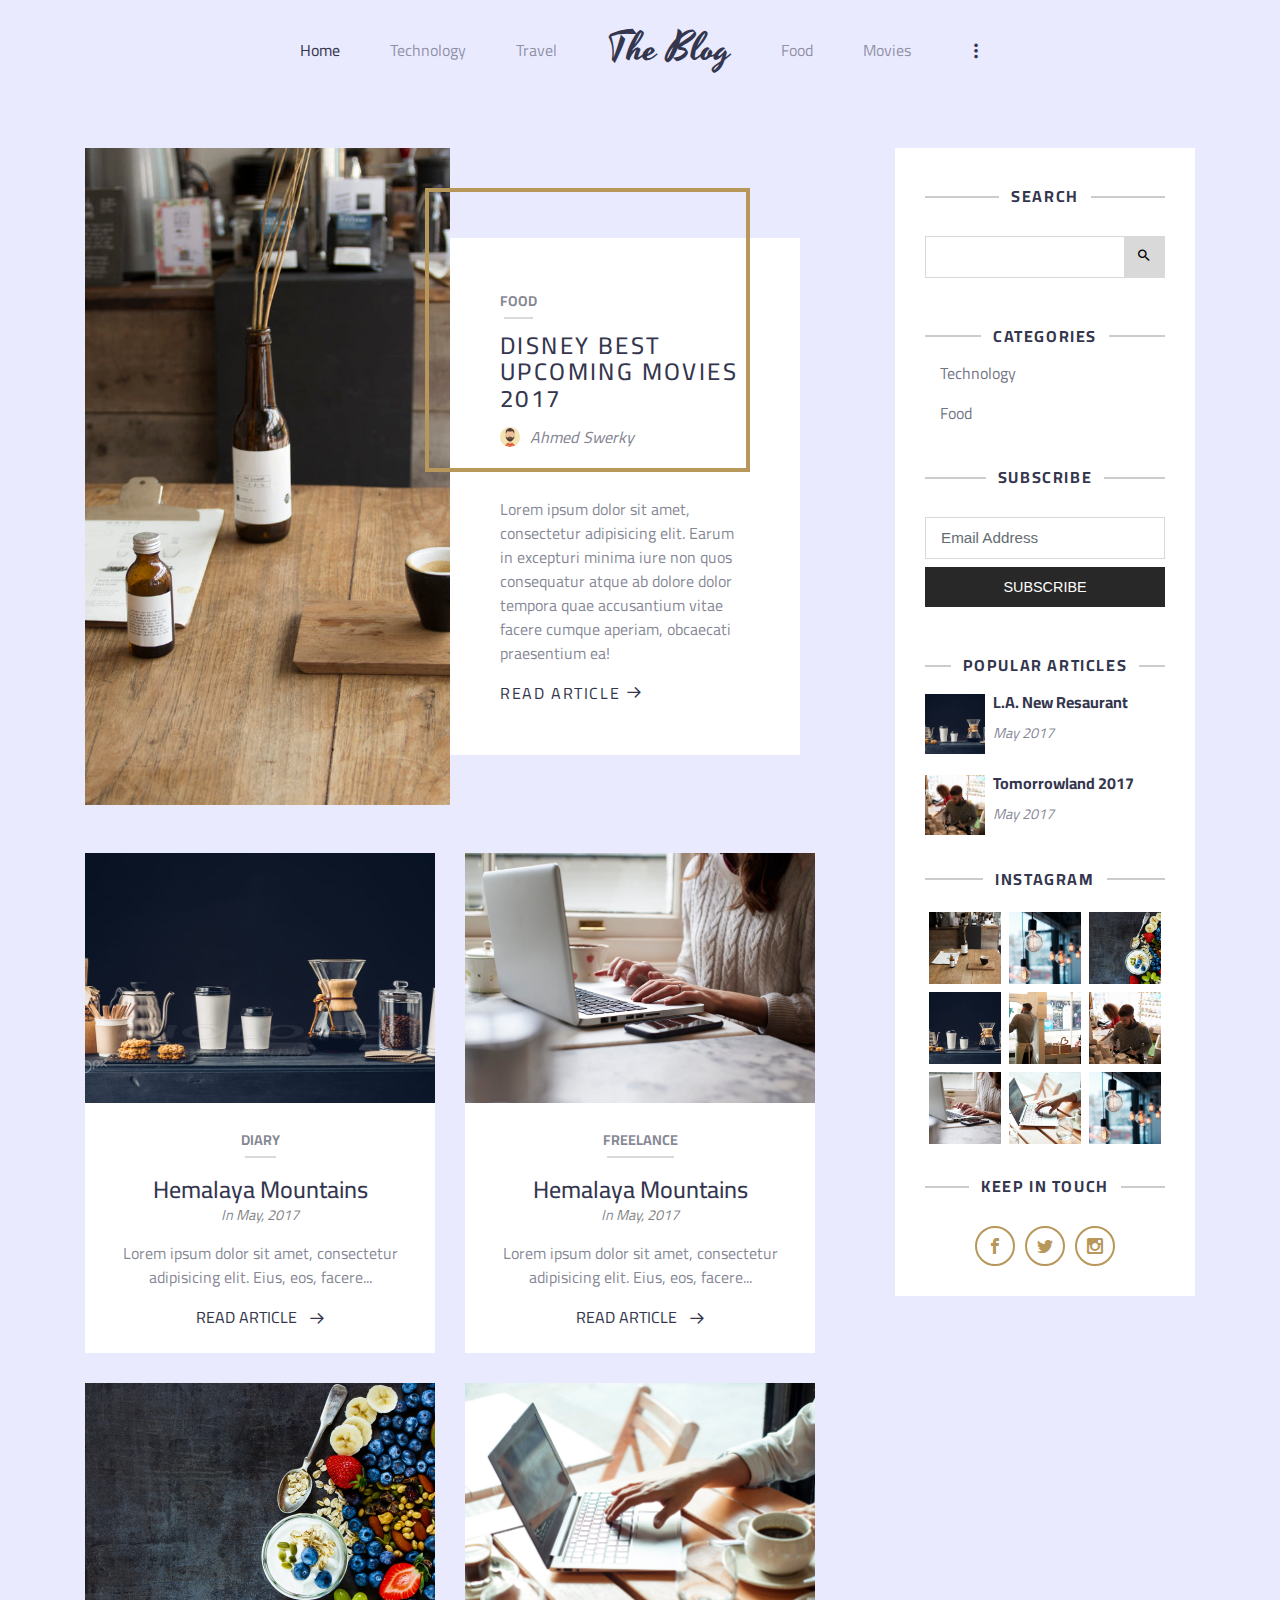
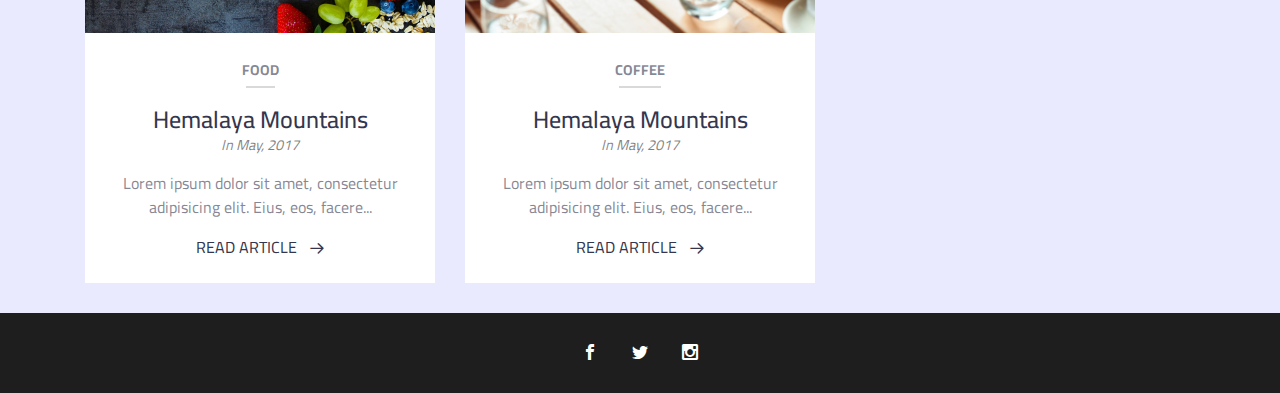
==== index.html @ 71be2a5b "Added First Version of Project" ====
<!DOCTYPE html>
<html lang="en">
<head>
    <meta charset="UTF-8">
    <meta name="viewport" content="width=device-width, initial-scale=1.0">
    <meta http-equiv="X-UA-Compatible" content="ie=edge">
    <title>Blog</title>
    
    <!-- Styles -->
    <link rel="stylesheet" href="/assets/css/style.css">
</head>
<body>
    <!-- <h2 class="h1 logo text-center">The Blog</h2> -->
    
    <div id="to-top">
        <i class="icon-arrow-up5"></i>
    </div>
    
    <!-- Navbar -->
    <!-- <nav class="navbar navbar-toggleable-md navbar-light bg-faded">
        <button class="navbar-toggler navbar-toggler-right" type="button" data-toggle="collapse" data-target="#navbarSupportedContent" aria-controls="navbarSupportedContent" aria-expanded="false" aria-label="Toggle navigation">
            <span class="navbar-toggler-icon"></span>
        </button>

        <div class="collapse navbar-collapse" id="navbarSupportedContent">
            <ul class="navbar-nav">
                <li class="nav-item active">
                    <a class="nav-link" href="#">Home <span class="sr-only">(current)</span></a>
                </li>
                <li class="nav-item">
                    <a class="nav-link" href="#">Personal</a>
                </li>
                <li class="nav-item navbar-logo">
                    <a class="nav-link" href="#">The Blog</a>
                </li>
                <li class="nav-item">
                    <a class="nav-link" href="#">Technology</a>
                </li>
                <li class="nav-item">
                    <a class="nav-link" href="#">About us</a>
                </li>
            </ul>
        </div>
    </nav> -->
    <!-- ./Navbar -->
    
    <!-- New Nav -->
    <nav class="navbar navbar-toggleable-md navbar-light">
        <button class="navbar-toggler navbar-toggler-right" type="button" data-toggle="collapse" data-target="#navbarSupportedContent" aria-controls="navbarSupportedContent" aria-expanded="false" aria-label="Toggle navigation">
            <span class="navbar-toggler-icon"></span>
        </button>

        <div class="collapse navbar-collapse" id="navbarSupportedContent">
        <ul class="navbar-nav ml-auto">
            <li class="nav-item active">
                <a class="nav-link" href="#">Home</a>
            </li>
            <li class="nav-item">
                <a class="nav-link" href="#">Technology</a>
            </li>
            <li class="nav-item">
                <a class="nav-link" href="#">Travel</a>
            </li>
        </ul>
        <h1 class="logo justify-content-center">
            <a href="/">The Blog</a>
        </h1>
        <ul class="navbar-nav mr-auto">
            <li class="nav-item">
                <a class="nav-link" href="#">Food</a>
            </li>
            <li class="nav-item">
                <a class="nav-link" href="#">Movies</a>
            </li>
            <li class="nav-item dropdown">
                <a class="btn dropdown-toggle" href="javascript: void()" id="pages" data-toggle="dropdown" aria-haspopup="true" aria-expanded="false">
                    <i class="icon-dots-three-vertical"></i>
                </a>
                <div class="dropdown-menu" aria-labelledby="pages">
                    <a class="dropdown-item" href="#">Android</a>
                    <a class="dropdown-item" href="#">News</a>
                    <div class="dropdown-divider"></div>
                    <a class="dropdown-item" href="#">Contact</a>
                    <a class="dropdown-item" href="#">About Us</a>
                </div>
            </li>
        </ul>
        </div>
    </nav>
    <!-- New Nav -->
    
    <!-- Header -->
    <!-- <header class="main-header container-fluid">
        <div class="row">
            
            <div class="col-md-4 hidden-sm-down article" style="background-image: url('/assets/images/article-2.jpg')">
                <a href="#" class="overlay"></a>
                <a href="#" class="text">
                    <h3>The Story Of My Life</h3>
                </a>
            </div>
            
            <div class="col-md-4 col-xs-12 article" style="background-image: url('/assets/images/article-1.jpg')">
                <a href="#" class="overlay"></a>
                <a href="#" class="text">
                    <h3>The Story Of My Life</h3>
                </a>
            </div>
            
            <div class="col-md-4 hidden-sm-down article" style="background-image: url('/assets/images/article-3.jpg')">
                <a href="#" class="overlay"></a>
                <a href="#" class="text">
                    <h3>The Story Of My Life</h3>
                </a>
            </div>
            
        </div>
    </header> -->
    <!-- ./Header -->
    
    <!-- Posts -->
    <!-- <section class="main-posts">
        <div class="container-fluid">
            
            <div class="col-12 main-post h-350">
                <a href="#">
                    <div class="post-image h-350" 
                         style="background-image: url('/assets/images/article-1.jpg')"></div>
                </a>
                <h6 class="aruthor">
                    <a href="#" class="text-muted">Ahmed Swerky</a>
                </h6>
                <h4 class="post-title">
                    <a href="#">Disney Best Upcoming Movies 2017</a>
                </h4>
                <p class="post-tags text-muted">
                    <a href="#">Restaurant</a>, 
                    <a href="#">Food</a>, 
                    <a href="#">Food</a>
                </p>
                <p class="post-content">
                    Lorem ipsum dolor sit amet, consectetur adipisicing elit. Earum in excepturi minima iure non quos consequatur atque ab dolore dolor tempora quae accusantium vitae facere cumque aperiam, obcaecati praesentium ea!
                </p>
            </div>
            
        </div>
    </section> -->
    <!-- ./Posts -->
    
    <div class="container mt-5">
        <div class="row">
            <!-- Articles -->
            <div class="col-md-8">
                <section class="articles">
                <div class="comtainer-fluid">
                    
                    <!-- Main Article -->
                    <article class="col-12 article row pr-0">
                        <div class="article-image col-6 sh-450"
                             style="background-image: url('/assets/images/article-1.jpg')">
                            <a href="#" class="fill"></a>
                        </div>
                        <div class="col-6 sh-350 article-info">
                            <div class="upper-text">
                                <!-- <p class="article-tags text-muted">
                                    <a href="#">Food</a>,
                                    <a href="#">Travel</a>
                                </p> -->
                                <p class="article-category text-muted">
                                    <a href="#">Food</a>
                                </p>
                                <h4 class="article-title">
                                    <a href="#">Disney Best Upcoming Movies 2017</a>
                                </h4>
                                <h6 class="article-author">
                                    <!-- <span class="text-muted">by</span> -->
                                    <a href="#" class="text-muted">
                                        <span class="img-circle" style="background-image: url('/assets/images/avatar-1.png')"></span>
                                        Ahmed Swerky
                                    </a>
                                </h6>
                            </div>
                            <p class="article-content text-muted">
                                Lorem ipsum dolor sit amet, consectetur adipisicing elit. Earum in excepturi minima iure non quos consequatur atque ab dolore dolor tempora quae accusantium vitae facere cumque aperiam, obcaecati praesentium ea!
                            </p>
                            <a href="#" class="read-more">Read Article <i class="icon-arrow-right6"></i></a>
                        </div>
                    </article>
                    <!-- ./Main Article -->
                    
                    <div class="row mt-5">
                        
                        <div class="col-6">
                            <article class="small-article text-center">
                                <div class="article-image h-250" style="background-image: url(/assets/images/article-4.jpg)">
                                    <!-- <a href="#" class="fill"></a> -->
                                    <div class="overlay">
                                        <h3>Keep In Touch</h3>
                                        <div class="socials">
                                            <a href="#" class="circle-icon">
                                                <i class="icon-facebook"></i>
                                            </a>
                                            <a href="#" class="circle-icon">
                                                <i class="icon-twitter"></i>
                                            </a>
                                            <a href="#" class="circle-icon">
                                                <i class="icon-instagram"></i>
                                            </a>
                                        </div>
                                    </div>
                                </div>
                                <div class="p-4">
                                    <p class="article-category text-muted">
                                        <a href="#">Diary</a>
                                    </p>
                                    <h4 class="article-title">
                                        <a href="#">Hemalaya Mountains</a>
                                    </h4>
                                    <p class="article-date text-muted">
                                        In <a href="#">May, 2017</a>
                                    </p>
                                    <p class="article-content text-muted">
                                        Lorem ipsum dolor sit amet, consectetur adipisicing elit. Eius, eos, facere...
                                    </p>
                                    <a href="#" class="read-more">Read Article <i class="icon-arrow-right6"></i></a>
                                </div>
                            </article>
                        </div>
                        
                        <div class="col-6">
                            <article class="small-article text-center">
                                <div class="article-image h-250" style="background-image: url(/assets/images/article-7.jpg)">
                                    <div class="overlay">
                                        <h3>Keep In Touch</h3>
                                        <div class="socials">
                                            <a href="#" class="circle-icon">
                                                <i class="icon-facebook"></i>
                                            </a>
                                            <a href="#" class="circle-icon">
                                                <i class="icon-twitter"></i>
                                            </a>
                                            <a href="#" class="circle-icon">
                                                <i class="icon-instagram"></i>
                                            </a>
                                        </div>
                                    </div>
                                </div>
                                <div class="p-4">
                                    <p class="article-category text-muted">
                                        <a href="#">Freelance</a>
                                    </p>
                                    <h4 class="article-title">
                                        <a href="#">Hemalaya Mountains</a>
                                    </h4>
                                    <p class="article-date text-muted">
                                        In <a href="#">May, 2017</a>
                                    </p>
                                    <p class="article-content text-muted">
                                        Lorem ipsum dolor sit amet, consectetur adipisicing elit. Eius, eos, facere...
                                    </p>
                                    <a href="#" class="read-more">Read Article <i class="icon-arrow-right6"></i></a>
                                </div>
                            </article>
                        </div>
                        
                        <div class="col-6">
                            <article class="small-article text-center">
                                <div class="article-image h-250" style="background-image: url(/assets/images/article-3.jpg)">
                                    <div class="overlay">
                                        <h3>Keep In Touch</h3>
                                        <div class="socials">
                                            <a href="#" class="circle-icon">
                                                <i class="icon-facebook"></i>
                                            </a>
                                            <a href="#" class="circle-icon">
                                                <i class="icon-twitter"></i>
                                            </a>
                                            <a href="#" class="circle-icon">
                                                <i class="icon-instagram"></i>
                                            </a>
                                        </div>
                                    </div>
                                </div>
                                <div class="p-4">
                                    <p class="article-category text-muted">
                                        <a href="#">Food</a>
                                    </p>
                                    <h4 class="article-title">
                                        <a href="#">Hemalaya Mountains</a>
                                    </h4>
                                    <p class="article-date text-muted">
                                        In <a href="#">May, 2017</a>
                                    </p>
                                    <p class="article-content text-muted">
                                        Lorem ipsum dolor sit amet, consectetur adipisicing elit. Eius, eos, facere...
                                    </p>
                                    <a href="#" class="read-more">Read Article <i class="icon-arrow-right6"></i></a>
                                </div>
                            </article>
                        </div>
                        
                        <div class="col-6">
                            <article class="small-article text-center">
                                <div class="article-image h-250" style="background-image: url(/assets/images/article-8.jpg)">
                                    <div class="overlay">
                                        <h3>Keep In Touch</h3>
                                        <div class="socials">
                                            <a href="#" class="circle-icon">
                                                <i class="icon-facebook"></i>
                                            </a>
                                            <a href="#" class="circle-icon">
                                                <i class="icon-twitter"></i>
                                            </a>
                                            <a href="#" class="circle-icon">
                                                <i class="icon-instagram"></i>
                                            </a>
                                        </div>
                                    </div>
                                </div>
                                <div class="p-4">
                                    <p class="article-category text-muted">
                                        <a href="#">Coffee</a>
                                    </p>
                                    <h4 class="article-title">
                                        <a href="#">Hemalaya Mountains</a>
                                    </h4>
                                    <p class="article-date text-muted">
                                        In <a href="#">May, 2017</a>
                                    </p>
                                    <p class="article-content text-muted">
                                        Lorem ipsum dolor sit amet, consectetur adipisicing elit. Eius, eos, facere...
                                    </p>
                                    <a href="#" class="read-more">Read Article <i class="icon-arrow-right6"></i></a>
                                </div>
                            </article>
                        </div>
                        
                    </div>
                    
                </div>
            </section>
            </div>
            <!-- ./Articles -->
            <!-- Side -->
            <div class="col-md-4">
                <aside class="right-side ml-auto" id="widgets">
                    <!-- search -->
                    <section class="search widget">
                        <h5 class="headline">
                            <span>Search</span>
                        </h5>
                        <form class="widget-form" action="/search" method="post">
                            <input type="text" class="form-control" placeholder="">
                            <button class="btn" type="submit">
                                <i class="icon-search"></i>
                            </button>
                        </form>
                    </section>
                    <!-- ./search -->
                    <!-- categories -->
                    <section class="categories widget">
                        <h5 class="headline">
                            <span>Categories</span>
                        </h5>
                        <ul class="list-unstyled">
                            <li><a class="cat-link" href="#">Technology</a></li>
                            <li><a class="cat-link" href="#">Food</a></li>
                        </ul>
                    </section>
                    <!-- ./categories -->
                    <!-- subscribe -->
                    <section class="subscribe widget">
                        <h5 class="headline">
                            <span>Subscribe</span>
                        </h5>
                        <form class="widget-form" action="/search" method="post">
                            <input type="text" class="form-control" placeholder="Email Address">
                            <button class="btn btn-dark btn-block mt-2 normal" type="submit">
                                Subscribe
                            </button>
                        </form>
                    </section>
                    <!-- ./subscribe -->
                    <!-- Popular Articles -->
                    <section class="popular-articles widget">
                        <h5 class="headline">
                            <span>Popular Articles</span>
                        </h5>
                        <article class="article d-flex">
                            <div class="bg square-60 article-image mr-2" style="background-image: url('/assets/images/article-4.jpg')">
                                <a href="#" class="fill"></a>
                            </div>
                            <div class="text">
                                <h6>
                                    <a href="#" class="article-link">
                                        <strong>L.A. New Resaurant</strong>
                                    </a>
                                </h6>
                                <p class="text-muted">
                                    <time datetime="May, 2017">May 2017</time>
                                </p>
                            </div>
                        </article>
                        <article class="article d-flex">
                            <div class="bg square-60 article-image mr-2" style="background-image: url('/assets/images/article-6.jpg')">
                                <a href="#" class="fill"></a>
                            </div>
                            <div class="text">
                                <h6>
                                    <a href="#" class="article-link">
                                        <strong>Tomorrowland 2017</strong>
                                    </a>
                                </h6>
                                <p class="text-muted">
                                    <time datetime="May, 2017">May 2017</time>
                                </p>
                            </div>
                        </article>
                    </section>
                    <!-- ./Popular Articles -->
                    <!-- Instagram -->
                    <section class="instagram widget">
                        <h5 class="headline">
                            <span>Instagram</span>
                        </h5>
                        <div class="container-fluid p-0">
                            <div class="d-flex flex-wrap">
                                <div class="col-4 square-80 p-1">
                                    <a href="#">
                                        <span class="bg" style="background-image: url(/assets/images/article-1.jpg)"></span>
                                    </a>
                                </div>
                                <div class="col-4 square-80 p-1">
                                    <a href="#">
                                        <span class="bg" style="background-image: url(/assets/images/article-2.jpg)"></span>
                                    </a>
                                </div>
                                <div class="col-4 square-80 p-1">
                                    <a href="#">
                                        <span class="bg" style="background-image: url(/assets/images/article-3.jpg)"></span>
                                    </a>
                                </div>
                                <div class="col-4 square-80 p-1">
                                    <a href="#">
                                        <span class="bg" style="background-image: url(/assets/images/article-4.jpg)"></span>
                                    </a>
                                </div>
                                <div class="col-4 square-80 p-1">
                                    <a href="#">
                                        <span class="bg" style="background-image: url(/assets/images/article-5.jpg)"></span>
                                    </a>
                                </div>
                                <div class="col-4 square-80 p-1">
                                    <a href="#">
                                        <span class="bg" style="background-image: url(/assets/images/article-6.jpg)"></span>
                                    </a>
                                </div>
                                <div class="col-4 square-80 p-1">
                                    <a href="#">
                                        <span class="bg" style="background-image: url(/assets/images/article-7.jpg)"></span>
                                    </a>
                                </div>
                                <div class="col-4 square-80 p-1">
                                    <a href="#">
                                        <span class="bg" style="background-image: url(/assets/images/article-8.jpg)"></span>
                                    </a>
                                </div>
                                <div class="col-4 square-80 p-1">
                                    <a href="#">
                                        <span class="bg" style="background-image: url(/assets/images/article-2.jpg)"></span>
                                    </a>
                                </div>
                            </div>
                        </div>
                    </section>
                    <!-- ./Instagram -->
                    <!-- Contact -->
                    <section class="contact widget">
                        <h5 class="headline">
                            <span>Keep In Touch</span>
                        </h5>
                        <div class="socials">
                            <a href="#" class="circle-icon">
                                <i class="icon-facebook"></i>
                            </a>
                            <a href="#" class="circle-icon">
                                <i class="icon-twitter"></i>
                            </a>
                            <a href="#" class="circle-icon">
                                <i class="icon-instagram"></i>
                            </a>
                        </div>
                    </section>
                    <!-- ./Contact -->
                </aside>
            </div>
            <!-- ./Side -->
        </div>
    </div>
        
    
    <!-- Side -->
    <!-- <aside class="right-side">
        Lorem ipsum dolor sit amet, consectetur adipisicing elit. Nisi ab facilis debitis saepe, eligendi hic consequuntur doloribus deserunt corporis numquam quibusdam possimus, autem libero eum aliquid ullam odio tempore enim!
    </aside> -->
    <!-- ./Side -->
    
    <footer class="main-footer">
        <a href="#" class="social-link">
            <i class="icon-facebook"></i>
        </a>
        <a href="#" class="social-link">
            <i class="icon-twitter"></i>
        </a>
        <a href="#" class="social-link">
            <i class="icon-instagram"></i>
        </a>
    </footer>
    
    <!-- Scripts -->
    <script src="/assets/js/jquery.min.js"></script>
    <script src="/assets/js/tether.min.js"></script>
    <script src="/assets/js/bootstrap.min.js"></script>
    <script src="/assets/js/app.js"></script>
</body>
</html>
---- assets/css/style.css ----
@import url("https://fonts.googleapis.com/css?family=Cairo");
@import url("https://fonts.googleapis.com/css?family=Yesteryear");
@import url(bootstrap.min.css);
@import url(icons.css);
#to-top {
  position: fixed;
  bottom: 80px;
  right: 50px;
  width: 50px;
  height: 50px;
  line-height: 50px;
  cursor: pointer;
  text-align: center;
  font-size: 1.5rem;
  font-size: 2rem;
  padding-right: 3px;
  background-color: rgba(0, 0, 0, 0.05);
  background-color: gainsboro;
  display: none;
  z-index: 5; }

body {
  background-color: #eaeaff;
  font-family: 'Cairo', sans-serif;
  color: #34364E; }

.fill {
  position: absolute;
  top: 0;
  right: 0;
  bottom: 0;
  left: 0;
  z-index: 1; }

.logo {
  height: 100px;
  line-height: 100px;
  margin: 0;
  padding: 0 25px;
  font-family: 'Yesteryear', cursive; }
  .logo a, .logo a:hover, .logo a:focus {
    color: #34364E; }

.navbar {
  height: 100px;
  background-color: inherit;
  padding: 0; }

.navbar-nav .nav-item {
  line-height: 50px;
  padding: 0 15px;
  line-height: 100px; }
  .navbar-nav .nav-item .nav-link {
    padding: 0;
    padding: 0 10px;
    line-height: 60px;
    line-height: 100px;
    color: rgba(52, 54, 78, 0.5);
    -webkit-transition: .4s;
    -o-transition: .4s;
    transition: .4s; }
  .navbar-nav .nav-item.active .nav-link {
    color: #34364E; }

.navbar-nav .navbar-logo {
  font-size: 42px; }
  .navbar-nav .navbar-logo .nav-link {
    color: rgba(0, 0, 0, 0.7); }

.btn.dropdown-toggle {
  position: relative;
  color: #34364E;
  -webkit-user-select: none;
  -moz-user-select: none;
  -ms-user-select: none;
  user-select: none;
  width: 40px;
  height: 40px;
  line-height: 40px;
  padding: 0;
  padding-left: 1px;
  padding-left: 10px;
  border-radius: 50%;
  text-align: center;
  -webkit-transition: .5s;
  -o-transition: .5s;
  transition: .5s; }
  .btn.dropdown-toggle:hover, .btn.dropdown-toggle:focus {
    -webkit-box-shadow: none;
    box-shadow: none;
    color: #34364E; }
  .btn.dropdown-toggle::after {
    content: '';
    border: none;
    width: inherit;
    height: inherit;
    border-radius: inherit;
    position: absolute;
    top: 0;
    right: 0;
    bottom: 0;
    left: 0;
    z-index: 1;
    background-color: rgba(0, 0, 0, 0.2);
    -webkit-transform: scale(0.5);
    -ms-transform: scale(0.5);
    transform: scale(0.5);
    opacity: 0; }

.show .btn.dropdown-toggle {
  -webkit-transition: .5s;
  -o-transition: .5s;
  transition: .5s; }
  .show .btn.dropdown-toggle::after {
    -webkit-transition: .3s;
    -o-transition: .3s;
    transition: .3s;
    opacity: 1;
    -webkit-transform: scale(1);
    -ms-transform: scale(1);
    transform: scale(1); }

.dropdown-menu {
  border-radius: 0;
  line-height: 30px;
  border: none;
  -webkit-box-shadow: 0 15px 30px rgba(0, 0, 0, 0.1);
  box-shadow: 0 15px 30px rgba(0, 0, 0, 0.1);
  left: auto;
  right: 0; }
  .dropdown-menu .dropdown-item {
    color: rgba(52, 54, 78, 0.5);
    -webkit-transition: .4s;
    -o-transition: .4s;
    transition: .4s; }
    .dropdown-menu .dropdown-item:hover {
      background-color: inherit;
      color: #34364E; }
    .dropdown-menu .dropdown-item.active {
      color: #34364E; }

.pos-auto {
  position: static; }

.btn {
  border-radius: 0;
  border: none;
  cursor: pointer;
  padding: 0 15px;
  line-height: 40px;
  height: 40px; }

.btn-dark, .btn-primary, .btn-danger, .btn-info, .btn-success {
  color: #FFFFFF; }

.btn-dark {
  background-color: #282828; }
  .btn-dark:hover {
    background-color: #191919; }

.btn-primary {
  background-color: #b8975a; }
  .btn-primary:hover {
    background-color: #a9884b; }

.form-control:focus {
  border-color: #b8975a; }

.h-200 {
  height: 200px; }

.h-250 {
  height: 250px; }

.h-300 {
  height: 300px; }

.h-350 {
  height: 350px; }

.h-400 {
  height: 400px; }

.h-450 {
  height: 450px; }

.maxw-650, .single-article .article-content-holder {
  max-width: 650px; }

.square-80 {
  width: 80px;
  height: 80px; }

.square-60, .single-article .article-image .user-info .avatar {
  width: 60px;
  height: 60px; }

a, a:hover, a:focus {
  text-decoration: none;
  color: #FFFFFF; }

.cfix:before, .widget:before, .single-article .article-tags:before,
.cfix:after,
.widget:after,
.single-article .article-tags:after {
  content: "";
  display: table; }

.cfix:after, .widget:after, .single-article .article-tags:after {
  clear: both; }

.overlay {
  position: absolute;
  top: 0;
  right: 0;
  bottom: 0;
  left: 0;
  z-index: 1;
  background-color: rgba(52, 54, 78, 0.3);
  background-color: #02041c;
  background-color: #000000;
  opacity: .5; }

.text-muted, .main-posts .main-post .post-tags a, .articles .article .article-info .article-category a, .small-article .article-category a {
  color: rgba(52, 54, 78, 0.6) !important; }

.main-header .article, .main-header .overlay, .main-header .text, .main-header .text *, .main-header .text::after {
  -webkit-transition: .5s;
  -o-transition: .5s;
  transition: .5s; }

.main-header .article {
  position: relative;
  background-repeat: no-repeat;
  background-size: cover;
  background-position: 50% 50%;
  height: 300px;
  padding: 0;
  overflow: hidden;
  display: -webkit-box;
  display: -webkit-flex;
  display: -ms-flexbox;
  display: flex;
  -webkit-box-pack: start;
  -webkit-justify-content: flex-start;
  -ms-flex-pack: start;
  justify-content: flex-start;
  -webkit-box-align: center;
  -webkit-align-items: center;
  -ms-flex-align: center;
  align-items: center;
  -webkit-box-orient: horizontal;
  -webkit-box-direction: normal;
  -webkit-flex-direction: row;
  -ms-flex-direction: row;
  flex-direction: row; }
  .main-header .article:first-of-type {
    border-right: 3px solid #eaeaff; }
  .main-header .article:last-of-type {
    border-left: 3px solid #eaeaff; }
  .main-header .article .overlay {
    opacity: 0; }
  .main-header .article .text {
    position: relative;
    position: relative;
    z-index: 2;
    margin-top: 80px;
    margin-left: 20px;
    margin-left: 0;
    border-bottom: 6px solid #FFFFFF;
    border-bottom: 0px solid #FFFFFF;
    padding-bottom: 10px;
    color: #FFFFFF;
    -webkit-box-shadow: inset 0 -6px 0 #FFFFFF;
    box-shadow: inset 0 -6px 0 #FFFFFF;
    -webkit-box-shadow: inset 0 0px 0 #FFFFFF;
    box-shadow: inset 0 0px 0 #FFFFFF;
    opacity: 0; }
    .main-header .article .text::after {
      content: "";
      position: absolute;
      top: auto;
      right: auto;
      bottom: 0;
      left: 0;
      z-index: 1;
      position: absolute;
      top: auto;
      right: 0;
      bottom: 0;
      left: auto;
      z-index: 1;
      position: absolute;
      top: auto;
      right: 0;
      bottom: 0;
      left: 0;
      z-index: 1;
      height: 6px;
      background-color: #FFFFFF; }
  .main-header .article:hover .overlay {
    opacity: .5; }
  .main-header .article:hover .text {
    margin-left: 30px;
    opacity: 1; }
    .main-header .article:hover .text::after {
      width: 100%; }

.main-posts {
  max-width: 650px;
  margin: 70px auto; }
  .main-posts .main-post {
    text-align: center; }
    .main-posts .main-post .post-image {
      background-repeat: no-repeat;
      background-size: cover;
      background-position: 50% 50%;
      background-position: 50% 0;
      margin-bottom: 40px; }
    .main-posts .main-post .post-title {
      text-transform: uppercase;
      margin: 20px 0 10px; }
      .main-posts .main-post .post-title a {
        color: #34364E; }
    .main-posts .main-post .post-content {
      color: #34364E;
      opacity: .7; }

.articles {
  max-width: 750px; }
  .articles .article {
    -webkit-perspective: 1000px;
    perspective: 1000px; }
    .articles .article .article-image {
      background-repeat: no-repeat;
      background-size: cover;
      background-position: 50% 50%;
      position: relative;
      -webkit-box-flex: 1;
      -webkit-flex: 1 100%;
      -ms-flex: 1 100%;
      flex: 1 100%;
      max-width: none !important;
      max-width: calc(100% - 350px) !important;
      -webkit-transform-origin: right;
      -ms-transform-origin: right;
      transform-origin: right; }
    .articles .article .article-info {
      max-width: 350px;
      margin: 90px 0 50px;
      padding: 50px;
      background-color: #FFFFFF; }
      .articles .article .article-info .article-title {
        margin: 5px 0 15px; }
        .articles .article .article-info .article-title a {
          color: #34364E;
          letter-spacing: .1em;
          text-transform: uppercase; }
      .articles .article .article-info .article-category {
        position: relative;
        display: inline-block; }
        .articles .article .article-info .article-category::after {
          content: '';
          position: absolute;
          top: auto;
          right: 4px;
          bottom: -7px;
          left: 4px;
          z-index: 1;
          border-bottom: 2px solid rgba(0, 0, 0, 0.15); }
        .articles .article .article-info .article-category a {
          font-size: .9em;
          font-weight: bold;
          text-transform: uppercase; }
      .articles .article .article-info .article-author {
        padding-bottom: 25px;
        line-height: 20px;
        font-style: italic; }
        .articles .article .article-info .article-author .img-circle {
          background-repeat: no-repeat;
          background-size: cover;
          background-position: 50% 50%;
          display: inline-block;
          float: left;
          margin-right: 10px;
          width: 20px;
          height: 20px;
          background-color: rgba(0, 0, 0, 0.2);
          border-radius: 50%; }
      .articles .article .article-info .article-content {
        margin-top: 25px; }
      .articles .article .article-info .read-more {
        color: #34364E;
        text-transform: uppercase;
        letter-spacing: .1em; }
    .articles .article:hover .upper-text::after {
      position: absolute;
      top: -100px;
      right: 0px;
      bottom: 0px;
      left: -75px;
      z-index: 1; }
    .articles .article .upper-text {
      position: relative; }
      .articles .article .upper-text::after {
        content: "";
        position: absolute;
        top: -100px;
        right: 0px;
        bottom: 0px;
        left: -75px;
        z-index: 1;
        -webkit-transition: .3s;
        -o-transition: .3s;
        transition: .3s;
        border: 4px solid #b8975a; }
      .articles .article .upper-text > * {
        position: relative;
        z-index: 2; }

.small-article {
  background-color: #FFFFFF;
  margin-bottom: 30px; }
  .small-article .article-image {
    background-repeat: no-repeat;
    background-size: cover;
    background-position: 50% 50%;
    position: relative;
    overflow: hidden;
    -webkit-transition: .5s;
    -o-transition: .5s;
    transition: .5s; }
    .small-article .article-image::after {
      content: '';
      background-repeat: no-repeat;
      background-size: cover;
      background-position: 50% 50%;
      position: absolute;
      top: 0;
      right: 0;
      bottom: 0;
      left: 0;
      z-index: 1;
      background-image: inherit;
      -webkit-transition: inherit;
      -o-transition: inherit;
      transition: inherit; }
    .small-article .article-image .overlay {
      position: absolute;
      top: 15px;
      right: 15px;
      bottom: 15px;
      left: 15px;
      z-index: 1;
      display: -webkit-box;
      display: -webkit-flex;
      display: -ms-flexbox;
      display: flex;
      -webkit-box-pack: center;
      -webkit-justify-content: center;
      -ms-flex-pack: center;
      justify-content: center;
      -webkit-box-align: center;
      -webkit-align-items: center;
      -ms-flex-align: center;
      align-items: center;
      -webkit-box-orient: vertical;
      -webkit-box-direction: normal;
      -webkit-flex-direction: column;
      -ms-flex-direction: column;
      flex-direction: column;
      background-color: #eaeaff;
      background-color: whitesmoke;
      -webkit-transform: perspective(100px) translateZ(100px);
      transform: perspective(100px) translateZ(100px);
      -webkit-transform: perspective(100px) translateZ(20px);
      transform: perspective(100px) translateZ(20px);
      opacity: 0;
      color: #34364E;
      z-index: 3;
      -webkit-transition: .5s;
      -o-transition: .5s;
      transition: .5s; }
    .small-article .article-image .socials {
      display: -webkit-box;
      display: -webkit-flex;
      display: -ms-flexbox;
      display: flex;
      -webkit-box-pack: center;
      -webkit-justify-content: center;
      -ms-flex-pack: center;
      justify-content: center;
      -webkit-box-align: center;
      -webkit-align-items: center;
      -ms-flex-align: center;
      align-items: center;
      -webkit-box-orient: horizontal;
      -webkit-box-direction: normal;
      -webkit-flex-direction: row;
      -ms-flex-direction: row;
      flex-direction: row;
      margin-top: 30px; }
    .small-article .article-image .circle-icon {
      width: 40px;
      height: 40px;
      line-height: 40px;
      border: 2px solid #34364E;
      border-radius: 50%; }
      .small-article .article-image .circle-icon + .circle-icon {
        margin-left: 10px; }
      .small-article .article-image .circle-icon i {
        color: #34364E;
        position: relative;
        top: -1px; }
    .small-article .article-image:hover::after {
      -webkit-filter: blur(5px);
      filter: blur(5px); }
    .small-article .article-image:hover .overlay {
      -webkit-transform: perspective(500px) translateZ(0);
      transform: perspective(500px) translateZ(0);
      opacity: 1;
      opacity: .92; }
  .small-article .article-category {
    position: relative;
    display: inline-block; }
    .small-article .article-category::after {
      content: '';
      position: absolute;
      top: auto;
      right: 4px;
      bottom: -7px;
      left: 4px;
      z-index: 1;
      border-bottom: 2px solid rgba(0, 0, 0, 0.15); }
    .small-article .article-category a {
      font-size: .9em;
      font-weight: bold;
      text-transform: uppercase; }
  .small-article .article-title {
    margin: 10px 0 0; }
    .small-article .article-title a {
      color: #34364E; }
  .small-article .article-date {
    font-style: italic;
    font-size: .9em; }
    .small-article .article-date a {
      color: rgba(0, 0, 0, 0.5); }
      .small-article .article-date a:hover {
        text-decoration: underline; }
  .small-article .read-more {
    padding: 7px 15px;
    color: #34364E;
    text-transform: uppercase; }
    .small-article .read-more i {
      position: relative;
      top: 2px;
      margin-left: .5rem; }

.right-side {
  max-width: 300px;
  padding: 30px;
  padding-top: 40px;
  margin-bottom: 50px;
  background-color: #FFFFFF; }
  .right-side.is-fixed {
    position: fixed; }
  .right-side .headline {
    position: relative;
    text-transform: uppercase;
    font-size: 1rem;
    letter-spacing: .1em;
    font-weight: 700;
    text-align: center; }
    .right-side .headline::before {
      content: '';
      position: absolute;
      top: calc(50% - 1px);
      right: 0;
      bottom: auto;
      left: 0;
      z-index: 1;
      display: inline-block;
      border-bottom: 2px solid rgba(0, 0, 0, 0.2);
      width: 100%; }
    .right-side .headline > span {
      position: relative;
      z-index: 3;
      padding: 0 12px;
      background-color: #FFFFFF; }

.widget + .widget {
  margin-top: 20px; }

.widget .socials .circle-icon {
  border-color: #b8975a; }
  .widget .socials .circle-icon i {
    color: #b8975a; }

.widget-form {
  position: relative;
  margin: 30px 0; }
  .widget-form input.form-control {
    line-height: 40px;
    padding: 0 40px 0 15px;
    border-radius: 0;
    font-size: .95rem; }
    .widget-form input.form-control:focus + .btn[type='submit']:not(.normal) {
      background-color: #b8975a;
      color: #FFFFFF; }
  .widget-form .btn[type='submit']:not(.normal) {
    position: absolute;
    top: 0;
    right: 0;
    bottom: 0;
    left: auto;
    z-index: 1;
    border-radius: 0;
    width: 40px;
    height: 40px;
    line-height: 40px;
    margin-top: 1px;
    margin-right: 1px;
    padding: 0;
    cursor: pointer;
    background-color: rgba(0, 0, 0, 0.05);
    background-color: rgba(0, 0, 0, 0.15);
    border: none; }

.categories .cat-link {
  line-height: 40px;
  margin: 0 15px;
  display: block;
  color: rgba(52, 54, 78, 0.7); }

.subscribe .btn {
  text-transform: uppercase;
  font-size: .9rem; }

.popular-articles {
  margin-bottom: 30px; }
  .popular-articles .headline {
    margin-bottom: 20px; }
  .popular-articles .article .article-image {
    position: relative;
    background-repeat: no-repeat;
    background-size: cover;
    background-position: 50% 50%; }
  .popular-articles .article .article-link {
    color: #34364E; }
  .popular-articles .article time {
    font-style: italic;
    font-size: .9rem; }
  .popular-articles .article + .article {
    margin-top: 15px; }

.instagram {
  padding-bottom: 10px; }
  .instagram .headline {
    margin-bottom: 20px; }
  .instagram .bg {
    background-repeat: no-repeat;
    background-size: cover;
    background-position: 50% 50%;
    height: 100%;
    display: block; }

.socials {
  display: -webkit-box;
  display: -webkit-flex;
  display: -ms-flexbox;
  display: flex;
  -webkit-box-pack: center;
  -webkit-justify-content: center;
  -ms-flex-pack: center;
  justify-content: center;
  -webkit-box-align: center;
  -webkit-align-items: center;
  -ms-flex-align: center;
  align-items: center;
  -webkit-box-orient: horizontal;
  -webkit-box-direction: normal;
  -webkit-flex-direction: row;
  -ms-flex-direction: row;
  flex-direction: row;
  margin-top: 30px; }
  .socials .circle-icon {
    width: 40px;
    height: 40px;
    line-height: 40px;
    text-align: center;
    border: 2px solid #34364E;
    border-radius: 50%; }
    .socials .circle-icon + .circle-icon {
      margin-left: 10px; }
    .socials .circle-icon i {
      color: #34364E;
      position: relative;
      top: -1px; }

footer.main-footer {
  display: -webkit-box;
  display: -webkit-flex;
  display: -ms-flexbox;
  display: flex;
  -webkit-box-pack: center;
  -webkit-justify-content: center;
  -ms-flex-pack: center;
  justify-content: center;
  -webkit-box-align: center;
  -webkit-align-items: center;
  -ms-flex-align: center;
  align-items: center;
  -webkit-box-orient: horizontal;
  -webkit-box-direction: normal;
  -webkit-flex-direction: row;
  -ms-flex-direction: row;
  flex-direction: row;
  background-color: #34364E;
  background-color: #1e1e1e;
  height: 80px; }
  footer.main-footer .social-link {
    width: 40px;
    height: 40px;
    line-height: 40px;
    text-align: center; }
    footer.main-footer .social-link + .social-link {
      margin-left: 10px; }

.single-article {
  padding: 0; }
  .single-article .article-image {
    background-repeat: no-repeat;
    background-size: cover;
    background-position: 50% 50%;
    position: relative;
    display: -webkit-box;
    display: -webkit-flex;
    display: -ms-flexbox;
    display: flex;
    -webkit-box-align: end;
    -webkit-align-items: flex-end;
    -ms-flex-align: end;
    align-items: flex-end;
    height: 250px; }
    .single-article .article-image .overlay {
      opacity: .4; }
    .single-article .article-image .user-info {
      position: relative;
      z-index: 2;
      display: -webkit-box;
      display: -webkit-flex;
      display: -ms-flexbox;
      display: flex;
      width: 650px;
      margin: 0 auto;
      padding: 10px 0; }
      .single-article .article-image .user-info .avatar {
        background-repeat: no-repeat;
        background-size: cover;
        background-position: 50% 50%;
        position: relative;
        overflow: hidden;
        border-radius: 50%;
        background-color: #eaeaff; }
      .single-article .article-image .user-info .name {
        margin-left: 10px;
        line-height: 60px;
        text-shadow: 0 2px 1px rgba(52, 54, 78, 0.7); }
      .single-article .article-image .user-info .article-date {
        font-style: italic;
        margin-left: auto;
        line-height: 60px;
        color: #FFFFFF; }
  .single-article .article-category a {
    color: #b8975a;
    text-transform: uppercase;
    position: relative;
    display: inline-block;
    margin: 10px 0; }
    .single-article .article-category a::after {
      content: '';
      position: absolute;
      top: auto;
      right: 4px;
      bottom: -7px;
      left: 4px;
      z-index: 1;
      border-bottom: 3px solid rgba(184, 151, 90, 0.5); }
  .single-article .article-content {
    line-height: 2.2;
    letter-spacing: .05em;
    margin: 30px 0; }
  .single-article .article-tags {
    color: #b8975a; }
    .single-article .article-tags a {
      color: #34364E;
      color: #b8975a; }
    .single-article .article-tags .tags-icon {
      display: inline-block;
      float: left;
      margin-right: 10px;
      line-height: 26px; }
  .single-article .article-content-holder {
    margin: 50px auto; }

.related-articles {
  max-width: 950px;
  margin: 50px auto; }
  .related-articles .article-image {
    height: 170px; }
    .related-articles .article-image::after {
      display: none; }

.underline {
  position: relative; }
  .underline::after {
    content: '';
    position: absolute;
    top: auto;
    right: 0;
    bottom: 0;
    left: 0;
    z-index: 1;
    background-color: #34364E;
    opacity: .2;
    height: 2px; }

.about-us {
  text-align: center; }
  .about-us .heading {
    text-transform: uppercase;
    font-size: 2.5rem; }
  .about-us .content {
    line-height: 2.2;
    letter-spacing: .08em;
    margin: 50px auto;
    max-width: 550px; }
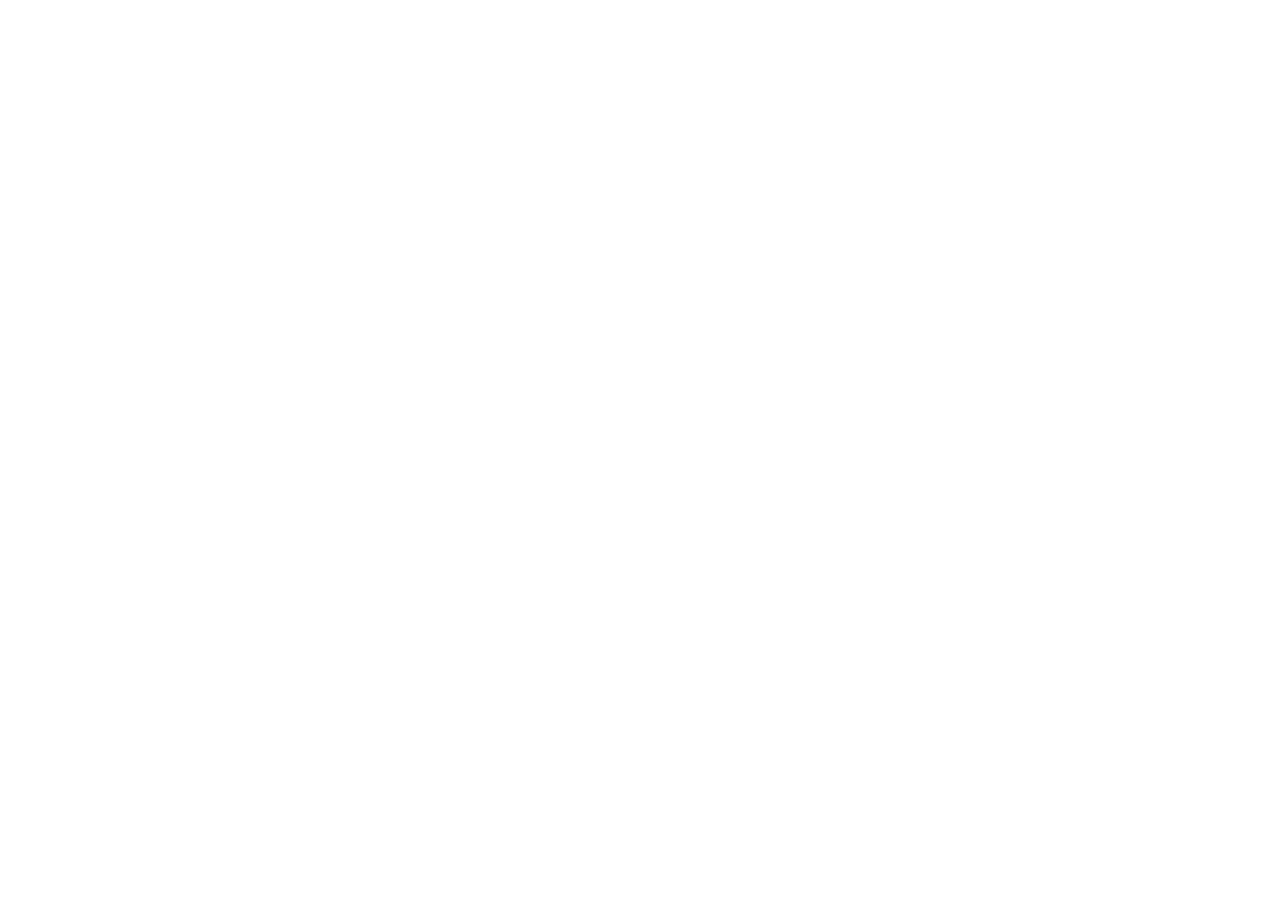
==== commit 683a1dec: "Reset Project To Zero" ====
--- a/index.html
+++ b/index.html
@@ -4,523 +4,9 @@
     <meta charset="UTF-8">
     <meta name="viewport" content="width=device-width, initial-scale=1.0">
     <meta http-equiv="X-UA-Compatible" content="ie=edge">
-    <title>Blog</title>
-    
-    <!-- Styles -->
-    <link rel="stylesheet" href="/assets/css/style.css">
+    <title></title>
 </head>
 <body>
-    <!-- <h2 class="h1 logo text-center">The Blog</h2> -->
     
-    <div id="to-top">
-        <i class="icon-arrow-up5"></i>
-    </div>
-    
-    <!-- Navbar -->
-    <!-- <nav class="navbar navbar-toggleable-md navbar-light bg-faded">
-        <button class="navbar-toggler navbar-toggler-right" type="button" data-toggle="collapse" data-target="#navbarSupportedContent" aria-controls="navbarSupportedContent" aria-expanded="false" aria-label="Toggle navigation">
-            <span class="navbar-toggler-icon"></span>
-        </button>
-
-        <div class="collapse navbar-collapse" id="navbarSupportedContent">
-            <ul class="navbar-nav">
-                <li class="nav-item active">
-                    <a class="nav-link" href="#">Home <span class="sr-only">(current)</span></a>
-                </li>
-                <li class="nav-item">
-                    <a class="nav-link" href="#">Personal</a>
-                </li>
-                <li class="nav-item navbar-logo">
-                    <a class="nav-link" href="#">The Blog</a>
-                </li>
-                <li class="nav-item">
-                    <a class="nav-link" href="#">Technology</a>
-                </li>
-                <li class="nav-item">
-                    <a class="nav-link" href="#">About us</a>
-                </li>
-            </ul>
-        </div>
-    </nav> -->
-    <!-- ./Navbar -->
-    
-    <!-- New Nav -->
-    <nav class="navbar navbar-toggleable-md navbar-light">
-        <button class="navbar-toggler navbar-toggler-right" type="button" data-toggle="collapse" data-target="#navbarSupportedContent" aria-controls="navbarSupportedContent" aria-expanded="false" aria-label="Toggle navigation">
-            <span class="navbar-toggler-icon"></span>
-        </button>
-
-        <div class="collapse navbar-collapse" id="navbarSupportedContent">
-        <ul class="navbar-nav ml-auto">
-            <li class="nav-item active">
-                <a class="nav-link" href="#">Home</a>
-            </li>
-            <li class="nav-item">
-                <a class="nav-link" href="#">Technology</a>
-            </li>
-            <li class="nav-item">
-                <a class="nav-link" href="#">Travel</a>
-            </li>
-        </ul>
-        <h1 class="logo justify-content-center">
-            <a href="/">The Blog</a>
-        </h1>
-        <ul class="navbar-nav mr-auto">
-            <li class="nav-item">
-                <a class="nav-link" href="#">Food</a>
-            </li>
-            <li class="nav-item">
-                <a class="nav-link" href="#">Movies</a>
-            </li>
-            <li class="nav-item dropdown">
-                <a class="btn dropdown-toggle" href="javascript: void()" id="pages" data-toggle="dropdown" aria-haspopup="true" aria-expanded="false">
-                    <i class="icon-dots-three-vertical"></i>
-                </a>
-                <div class="dropdown-menu" aria-labelledby="pages">
-                    <a class="dropdown-item" href="#">Android</a>
-                    <a class="dropdown-item" href="#">News</a>
-                    <div class="dropdown-divider"></div>
-                    <a class="dropdown-item" href="#">Contact</a>
-                    <a class="dropdown-item" href="#">About Us</a>
-                </div>
-            </li>
-        </ul>
-        </div>
-    </nav>
-    <!-- New Nav -->
-    
-    <!-- Header -->
-    <!-- <header class="main-header container-fluid">
-        <div class="row">
-            
-            <div class="col-md-4 hidden-sm-down article" style="background-image: url('/assets/images/article-2.jpg')">
-                <a href="#" class="overlay"></a>
-                <a href="#" class="text">
-                    <h3>The Story Of My Life</h3>
-                </a>
-            </div>
-            
-            <div class="col-md-4 col-xs-12 article" style="background-image: url('/assets/images/article-1.jpg')">
-                <a href="#" class="overlay"></a>
-                <a href="#" class="text">
-                    <h3>The Story Of My Life</h3>
-                </a>
-            </div>
-            
-            <div class="col-md-4 hidden-sm-down article" style="background-image: url('/assets/images/article-3.jpg')">
-                <a href="#" class="overlay"></a>
-                <a href="#" class="text">
-                    <h3>The Story Of My Life</h3>
-                </a>
-            </div>
-            
-        </div>
-    </header> -->
-    <!-- ./Header -->
-    
-    <!-- Posts -->
-    <!-- <section class="main-posts">
-        <div class="container-fluid">
-            
-            <div class="col-12 main-post h-350">
-                <a href="#">
-                    <div class="post-image h-350" 
-                         style="background-image: url('/assets/images/article-1.jpg')"></div>
-                </a>
-                <h6 class="aruthor">
-                    <a href="#" class="text-muted">Ahmed Swerky</a>
-                </h6>
-                <h4 class="post-title">
-                    <a href="#">Disney Best Upcoming Movies 2017</a>
-                </h4>
-                <p class="post-tags text-muted">
-                    <a href="#">Restaurant</a>, 
-                    <a href="#">Food</a>, 
-                    <a href="#">Food</a>
-                </p>
-                <p class="post-content">
-                    Lorem ipsum dolor sit amet, consectetur adipisicing elit. Earum in excepturi minima iure non quos consequatur atque ab dolore dolor tempora quae accusantium vitae facere cumque aperiam, obcaecati praesentium ea!
-                </p>
-            </div>
-            
-        </div>
-    </section> -->
-    <!-- ./Posts -->
-    
-    <div class="container mt-5">
-        <div class="row">
-            <!-- Articles -->
-            <div class="col-md-8">
-                <section class="articles">
-                <div class="comtainer-fluid">
-                    
-                    <!-- Main Article -->
-                    <article class="col-12 article row pr-0">
-                        <div class="article-image col-6 sh-450"
-                             style="background-image: url('/assets/images/article-1.jpg')">
-                            <a href="#" class="fill"></a>
-                        </div>
-                        <div class="col-6 sh-350 article-info">
-                            <div class="upper-text">
-                                <!-- <p class="article-tags text-muted">
-                                    <a href="#">Food</a>,
-                                    <a href="#">Travel</a>
-                                </p> -->
-                                <p class="article-category text-muted">
-                                    <a href="#">Food</a>
-                                </p>
-                                <h4 class="article-title">
-                                    <a href="#">Disney Best Upcoming Movies 2017</a>
-                                </h4>
-                                <h6 class="article-author">
-                                    <!-- <span class="text-muted">by</span> -->
-                                    <a href="#" class="text-muted">
-                                        <span class="img-circle" style="background-image: url('/assets/images/avatar-1.png')"></span>
-                                        Ahmed Swerky
-                                    </a>
-                                </h6>
-                            </div>
-                            <p class="article-content text-muted">
-                                Lorem ipsum dolor sit amet, consectetur adipisicing elit. Earum in excepturi minima iure non quos consequatur atque ab dolore dolor tempora quae accusantium vitae facere cumque aperiam, obcaecati praesentium ea!
-                            </p>
-                            <a href="#" class="read-more">Read Article <i class="icon-arrow-right6"></i></a>
-                        </div>
-                    </article>
-                    <!-- ./Main Article -->
-                    
-                    <div class="row mt-5">
-                        
-                        <div class="col-6">
-                            <article class="small-article text-center">
-                                <div class="article-image h-250" style="background-image: url(/assets/images/article-4.jpg)">
-                                    <!-- <a href="#" class="fill"></a> -->
-                                    <div class="overlay">
-                                        <h3>Keep In Touch</h3>
-                                        <div class="socials">
-                                            <a href="#" class="circle-icon">
-                                                <i class="icon-facebook"></i>
-                                            </a>
-                                            <a href="#" class="circle-icon">
-                                                <i class="icon-twitter"></i>
-                                            </a>
-                                            <a href="#" class="circle-icon">
-                                                <i class="icon-instagram"></i>
-                                            </a>
-                                        </div>
-                                    </div>
-                                </div>
-                                <div class="p-4">
-                                    <p class="article-category text-muted">
-                                        <a href="#">Diary</a>
-                                    </p>
-                                    <h4 class="article-title">
-                                        <a href="#">Hemalaya Mountains</a>
-                                    </h4>
-                                    <p class="article-date text-muted">
-                                        In <a href="#">May, 2017</a>
-                                    </p>
-                                    <p class="article-content text-muted">
-                                        Lorem ipsum dolor sit amet, consectetur adipisicing elit. Eius, eos, facere...
-                                    </p>
-                                    <a href="#" class="read-more">Read Article <i class="icon-arrow-right6"></i></a>
-                                </div>
-                            </article>
-                        </div>
-                        
-                        <div class="col-6">
-                            <article class="small-article text-center">
-                                <div class="article-image h-250" style="background-image: url(/assets/images/article-7.jpg)">
-                                    <div class="overlay">
-                                        <h3>Keep In Touch</h3>
-                                        <div class="socials">
-                                            <a href="#" class="circle-icon">
-                                                <i class="icon-facebook"></i>
-                                            </a>
-                                            <a href="#" class="circle-icon">
-                                                <i class="icon-twitter"></i>
-                                            </a>
-                                            <a href="#" class="circle-icon">
-                                                <i class="icon-instagram"></i>
-                                            </a>
-                                        </div>
-                                    </div>
-                                </div>
-                                <div class="p-4">
-                                    <p class="article-category text-muted">
-                                        <a href="#">Freelance</a>
-                                    </p>
-                                    <h4 class="article-title">
-                                        <a href="#">Hemalaya Mountains</a>
-                                    </h4>
-                                    <p class="article-date text-muted">
-                                        In <a href="#">May, 2017</a>
-                                    </p>
-                                    <p class="article-content text-muted">
-                                        Lorem ipsum dolor sit amet, consectetur adipisicing elit. Eius, eos, facere...
-                                    </p>
-                                    <a href="#" class="read-more">Read Article <i class="icon-arrow-right6"></i></a>
-                                </div>
-                            </article>
-                        </div>
-                        
-                        <div class="col-6">
-                            <article class="small-article text-center">
-                                <div class="article-image h-250" style="background-image: url(/assets/images/article-3.jpg)">
-                                    <div class="overlay">
-                                        <h3>Keep In Touch</h3>
-                                        <div class="socials">
-                                            <a href="#" class="circle-icon">
-                                                <i class="icon-facebook"></i>
-                                            </a>
-                                            <a href="#" class="circle-icon">
-                                                <i class="icon-twitter"></i>
-                                            </a>
-                                            <a href="#" class="circle-icon">
-                                                <i class="icon-instagram"></i>
-                                            </a>
-                                        </div>
-                                    </div>
-                                </div>
-                                <div class="p-4">
-                                    <p class="article-category text-muted">
-                                        <a href="#">Food</a>
-                                    </p>
-                                    <h4 class="article-title">
-                                        <a href="#">Hemalaya Mountains</a>
-                                    </h4>
-                                    <p class="article-date text-muted">
-                                        In <a href="#">May, 2017</a>
-                                    </p>
-                                    <p class="article-content text-muted">
-                                        Lorem ipsum dolor sit amet, consectetur adipisicing elit. Eius, eos, facere...
-                                    </p>
-                                    <a href="#" class="read-more">Read Article <i class="icon-arrow-right6"></i></a>
-                                </div>
-                            </article>
-                        </div>
-                        
-                        <div class="col-6">
-                            <article class="small-article text-center">
-                                <div class="article-image h-250" style="background-image: url(/assets/images/article-8.jpg)">
-                                    <div class="overlay">
-                                        <h3>Keep In Touch</h3>
-                                        <div class="socials">
-                                            <a href="#" class="circle-icon">
-                                                <i class="icon-facebook"></i>
-                                            </a>
-                                            <a href="#" class="circle-icon">
-                                                <i class="icon-twitter"></i>
-                                            </a>
-                                            <a href="#" class="circle-icon">
-                                                <i class="icon-instagram"></i>
-                                            </a>
-                                        </div>
-                                    </div>
-                                </div>
-                                <div class="p-4">
-                                    <p class="article-category text-muted">
-                                        <a href="#">Coffee</a>
-                                    </p>
-                                    <h4 class="article-title">
-                                        <a href="#">Hemalaya Mountains</a>
-                                    </h4>
-                                    <p class="article-date text-muted">
-                                        In <a href="#">May, 2017</a>
-                                    </p>
-                                    <p class="article-content text-muted">
-                                        Lorem ipsum dolor sit amet, consectetur adipisicing elit. Eius, eos, facere...
-                                    </p>
-                                    <a href="#" class="read-more">Read Article <i class="icon-arrow-right6"></i></a>
-                                </div>
-                            </article>
-                        </div>
-                        
-                    </div>
-                    
-                </div>
-            </section>
-            </div>
-            <!-- ./Articles -->
-            <!-- Side -->
-            <div class="col-md-4">
-                <aside class="right-side ml-auto" id="widgets">
-                    <!-- search -->
-                    <section class="search widget">
-                        <h5 class="headline">
-                            <span>Search</span>
-                        </h5>
-                        <form class="widget-form" action="/search" method="post">
-                            <input type="text" class="form-control" placeholder="">
-                            <button class="btn" type="submit">
-                                <i class="icon-search"></i>
-                            </button>
-                        </form>
-                    </section>
-                    <!-- ./search -->
-                    <!-- categories -->
-                    <section class="categories widget">
-                        <h5 class="headline">
-                            <span>Categories</span>
-                        </h5>
-                        <ul class="list-unstyled">
-                            <li><a class="cat-link" href="#">Technology</a></li>
-                            <li><a class="cat-link" href="#">Food</a></li>
-                        </ul>
-                    </section>
-                    <!-- ./categories -->
-                    <!-- subscribe -->
-                    <section class="subscribe widget">
-                        <h5 class="headline">
-                            <span>Subscribe</span>
-                        </h5>
-                        <form class="widget-form" action="/search" method="post">
-                            <input type="text" class="form-control" placeholder="Email Address">
-                            <button class="btn btn-dark btn-block mt-2 normal" type="submit">
-                                Subscribe
-                            </button>
-                        </form>
-                    </section>
-                    <!-- ./subscribe -->
-                    <!-- Popular Articles -->
-                    <section class="popular-articles widget">
-                        <h5 class="headline">
-                            <span>Popular Articles</span>
-                        </h5>
-                        <article class="article d-flex">
-                            <div class="bg square-60 article-image mr-2" style="background-image: url('/assets/images/article-4.jpg')">
-                                <a href="#" class="fill"></a>
-                            </div>
-                            <div class="text">
-                                <h6>
-                                    <a href="#" class="article-link">
-                                        <strong>L.A. New Resaurant</strong>
-                                    </a>
-                                </h6>
-                                <p class="text-muted">
-                                    <time datetime="May, 2017">May 2017</time>
-                                </p>
-                            </div>
-                        </article>
-                        <article class="article d-flex">
-                            <div class="bg square-60 article-image mr-2" style="background-image: url('/assets/images/article-6.jpg')">
-                                <a href="#" class="fill"></a>
-                            </div>
-                            <div class="text">
-                                <h6>
-                                    <a href="#" class="article-link">
-                                        <strong>Tomorrowland 2017</strong>
-                                    </a>
-                                </h6>
-                                <p class="text-muted">
-                                    <time datetime="May, 2017">May 2017</time>
-                                </p>
-                            </div>
-                        </article>
-                    </section>
-                    <!-- ./Popular Articles -->
-                    <!-- Instagram -->
-                    <section class="instagram widget">
-                        <h5 class="headline">
-                            <span>Instagram</span>
-                        </h5>
-                        <div class="container-fluid p-0">
-                            <div class="d-flex flex-wrap">
-                                <div class="col-4 square-80 p-1">
-                                    <a href="#">
-                                        <span class="bg" style="background-image: url(/assets/images/article-1.jpg)"></span>
-                                    </a>
-                                </div>
-                                <div class="col-4 square-80 p-1">
-                                    <a href="#">
-                                        <span class="bg" style="background-image: url(/assets/images/article-2.jpg)"></span>
-                                    </a>
-                                </div>
-                                <div class="col-4 square-80 p-1">
-                                    <a href="#">
-                                        <span class="bg" style="background-image: url(/assets/images/article-3.jpg)"></span>
-                                    </a>
-                                </div>
-                                <div class="col-4 square-80 p-1">
-                                    <a href="#">
-                                        <span class="bg" style="background-image: url(/assets/images/article-4.jpg)"></span>
-                                    </a>
-                                </div>
-                                <div class="col-4 square-80 p-1">
-                                    <a href="#">
-                                        <span class="bg" style="background-image: url(/assets/images/article-5.jpg)"></span>
-                                    </a>
-                                </div>
-                                <div class="col-4 square-80 p-1">
-                                    <a href="#">
-                                        <span class="bg" style="background-image: url(/assets/images/article-6.jpg)"></span>
-                                    </a>
-                                </div>
-                                <div class="col-4 square-80 p-1">
-                                    <a href="#">
-                                        <span class="bg" style="background-image: url(/assets/images/article-7.jpg)"></span>
-                                    </a>
-                                </div>
-                                <div class="col-4 square-80 p-1">
-                                    <a href="#">
-                                        <span class="bg" style="background-image: url(/assets/images/article-8.jpg)"></span>
-                                    </a>
-                                </div>
-                                <div class="col-4 square-80 p-1">
-                                    <a href="#">
-                                        <span class="bg" style="background-image: url(/assets/images/article-2.jpg)"></span>
-                                    </a>
-                                </div>
-                            </div>
-                        </div>
-                    </section>
-                    <!-- ./Instagram -->
-                    <!-- Contact -->
-                    <section class="contact widget">
-                        <h5 class="headline">
-                            <span>Keep In Touch</span>
-                        </h5>
-                        <div class="socials">
-                            <a href="#" class="circle-icon">
-                                <i class="icon-facebook"></i>
-                            </a>
-                            <a href="#" class="circle-icon">
-                                <i class="icon-twitter"></i>
-                            </a>
-                            <a href="#" class="circle-icon">
-                                <i class="icon-instagram"></i>
-                            </a>
-                        </div>
-                    </section>
-                    <!-- ./Contact -->
-                </aside>
-            </div>
-            <!-- ./Side -->
-        </div>
-    </div>
-        
-    
-    <!-- Side -->
-    <!-- <aside class="right-side">
-        Lorem ipsum dolor sit amet, consectetur adipisicing elit. Nisi ab facilis debitis saepe, eligendi hic consequuntur doloribus deserunt corporis numquam quibusdam possimus, autem libero eum aliquid ullam odio tempore enim!
-    </aside> -->
-    <!-- ./Side -->
-    
-    <footer class="main-footer">
-        <a href="#" class="social-link">
-            <i class="icon-facebook"></i>
-        </a>
-        <a href="#" class="social-link">
-            <i class="icon-twitter"></i>
-        </a>
-        <a href="#" class="social-link">
-            <i class="icon-instagram"></i>
-        </a>
-    </footer>
-    
-    <!-- Scripts -->
-    <script src="/assets/js/jquery.min.js"></script>
-    <script src="/assets/js/tether.min.js"></script>
-    <script src="/assets/js/bootstrap.min.js"></script>
-    <script src="/assets/js/app.js"></script>
 </body>
 </html>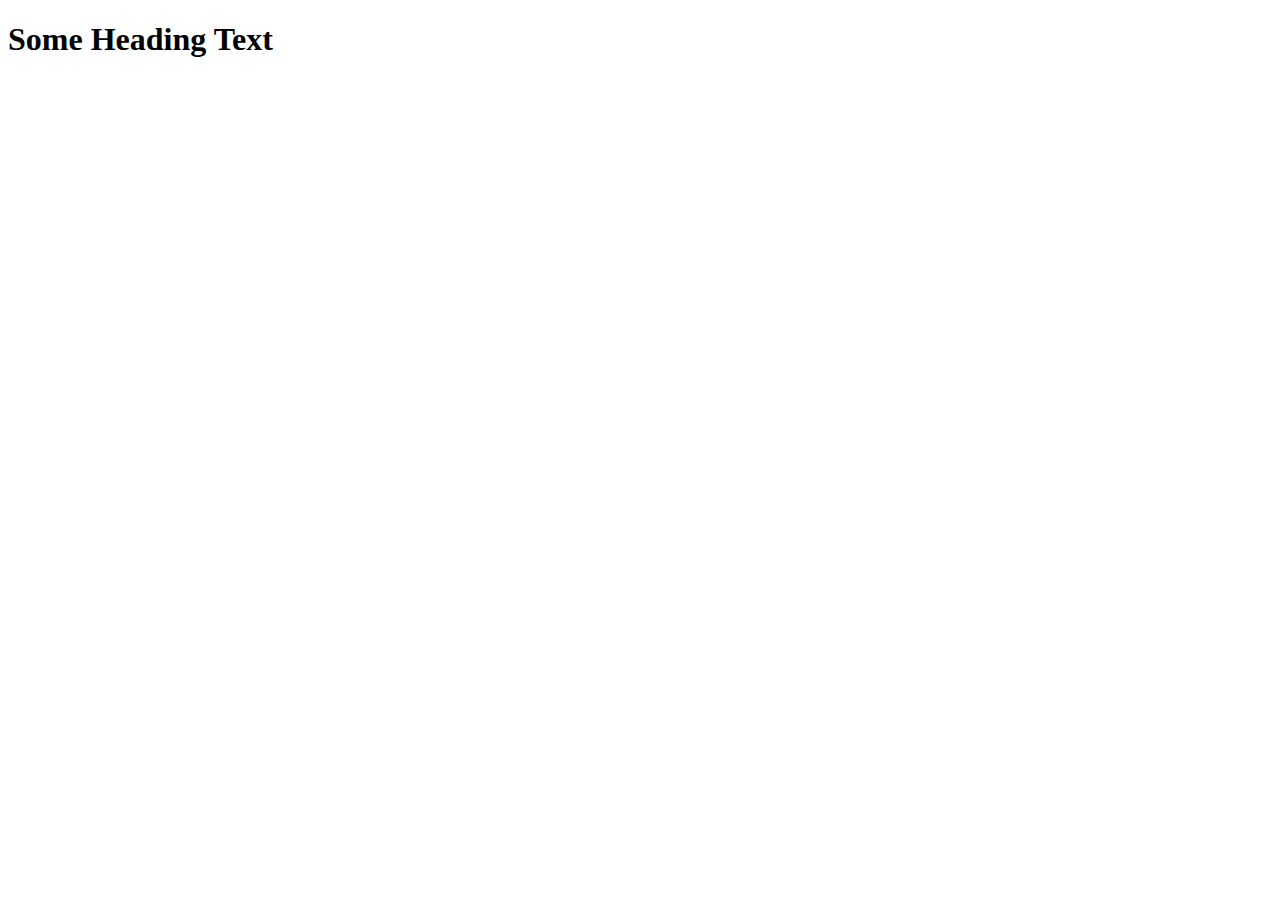
==== commit f7cceff7: "Added Dummy Heading" ====
--- a/index.html
+++ b/index.html
@@ -7,6 +7,6 @@
     <title></title>
 </head>
 <body>
-    
+    <h1>Some Heading Text</h1>
 </body>
 </html>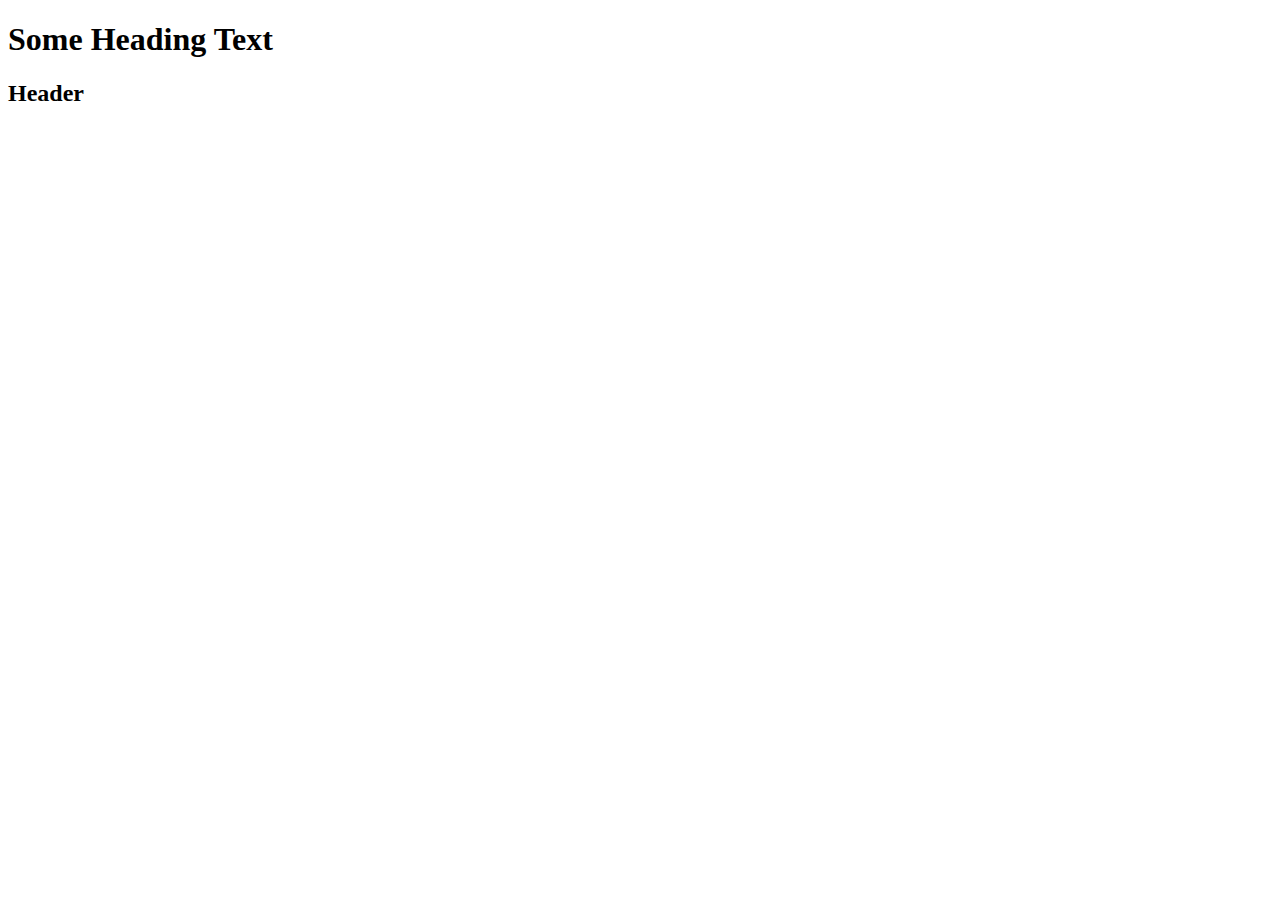
==== commit 17410c1e: "Header Added" ====
--- a/index.html
+++ b/index.html
@@ -8,5 +8,8 @@
 </head>
 <body>
     <h1>Some Heading Text</h1>
+    <header>
+        <h2>Header</h2>
+    </header>
 </body>
 </html>